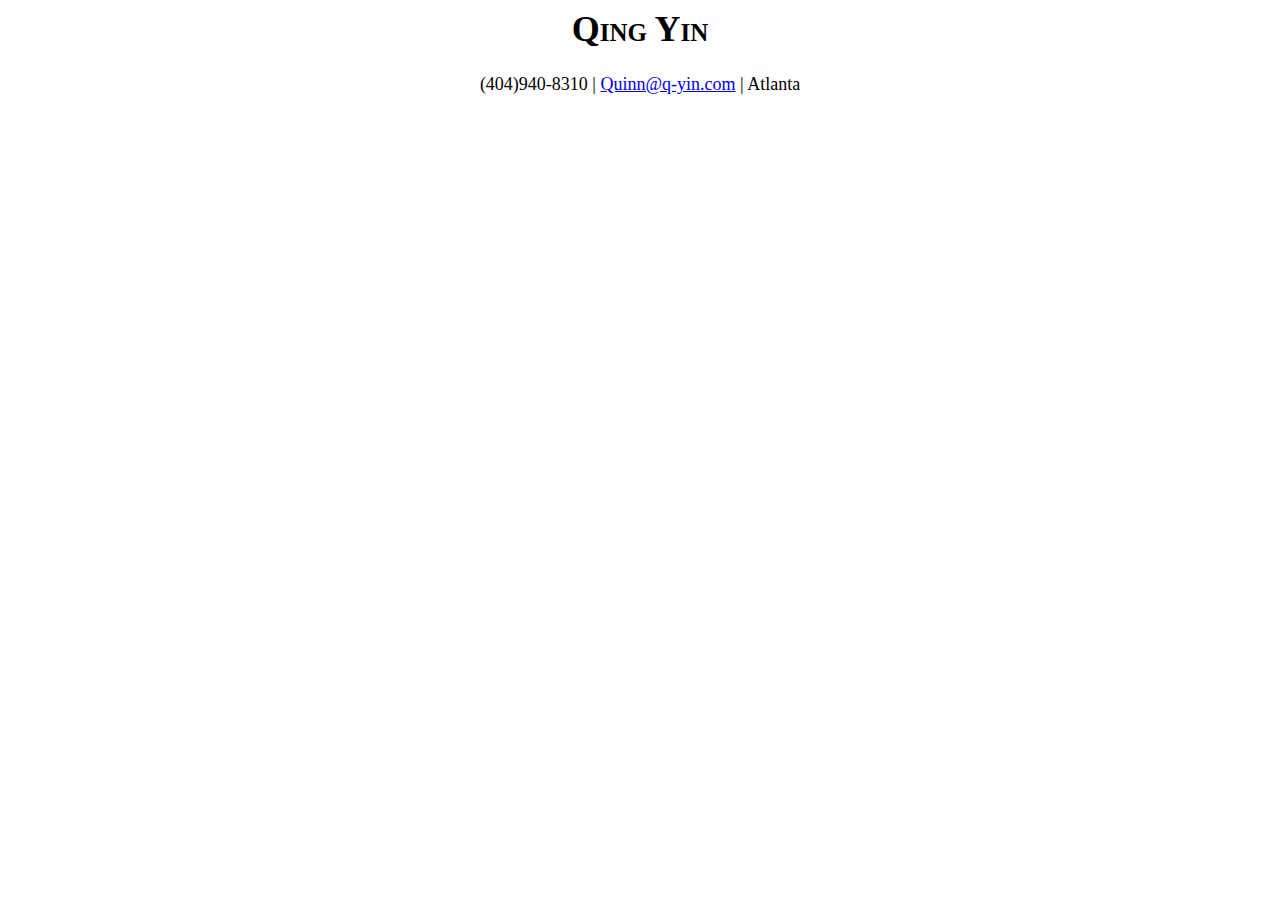
==== resume/index.html @ 19ebf2a4 "Rename folder" ====
<!DOCTYPE html>
<html>
<head>
    <title>Qing Yin's Resume</title>
    <style>=
        body { 
            font-family: Arial, sans-serif; 
            margin: 0 auto; /* 上下保持0，左右自动调整，确保居中 */
            padding: 20px;
            max-width: 100%; /* 设置内容最大宽度为浏览器宽度的70% */
            display: flex;
            flex-direction: column;
            align-items: center;
        }
        .right-align {
            /*margin-left: auto;*/ /* 自动左边距推送到右侧 */
            /*text-align: right;*/
            float: right; /* 使元素浮动到右侧 */
            /*display: block; /* 将span转换为与其他文本共享一行 */
            /*width: 70%; /* 宽度设置为100%，确保它能够影响其内部文本的对齐 */
        }
        .header h1, .section-title { /* 应用样式到header标题和section标题 */
            font-variant: small-caps; /* 使用小型大写 */
            text-align: center; /* 文本居中 */
            margin-top: 0; /* 上边距 */
            /*margin-top: 20px; /* 上边距 */
            /* margin-bottom: 20px; *//* 下边距 */
        }
        .header {
            font-size: 18px; /* 设置较大的字体大小以强调头部 */
            font-weight: normal; /* 取消粗体样式 */
            text-align: center;
            margin-bottom: 10px;
            width: 100%; /* 确保header占据全部的指定宽度 */
        }
        .section-title {
            font-size: 16px; /* 设置标题的字体大小 */
            font-weight: bold;
            color: #000;
            padding: 10px;
            margin-top: 10px;
            /* margin-bottom: 10px;*/
            background-color: transparent;
            text-align: left;
            width: 100%;
        }
        ul {
            padding:  20px;
            list-style-type: none;
            margin: 0 auto;
            width: 100%; /* 确保ul元素占据全部的指定宽度 */
            text-align: left;
        }
        li {
            margin-bottom: 8px;
        }
    </style>
</head>
<body>
    <div class="header">
        <h1>Qing Yin</h1>
        <p>(404)940-8310 | <a href="mailto:Quinn@q-yin.com">Quinn@q-yin.com</a> | Atlanta</p>
    </div>






</body>
</html>
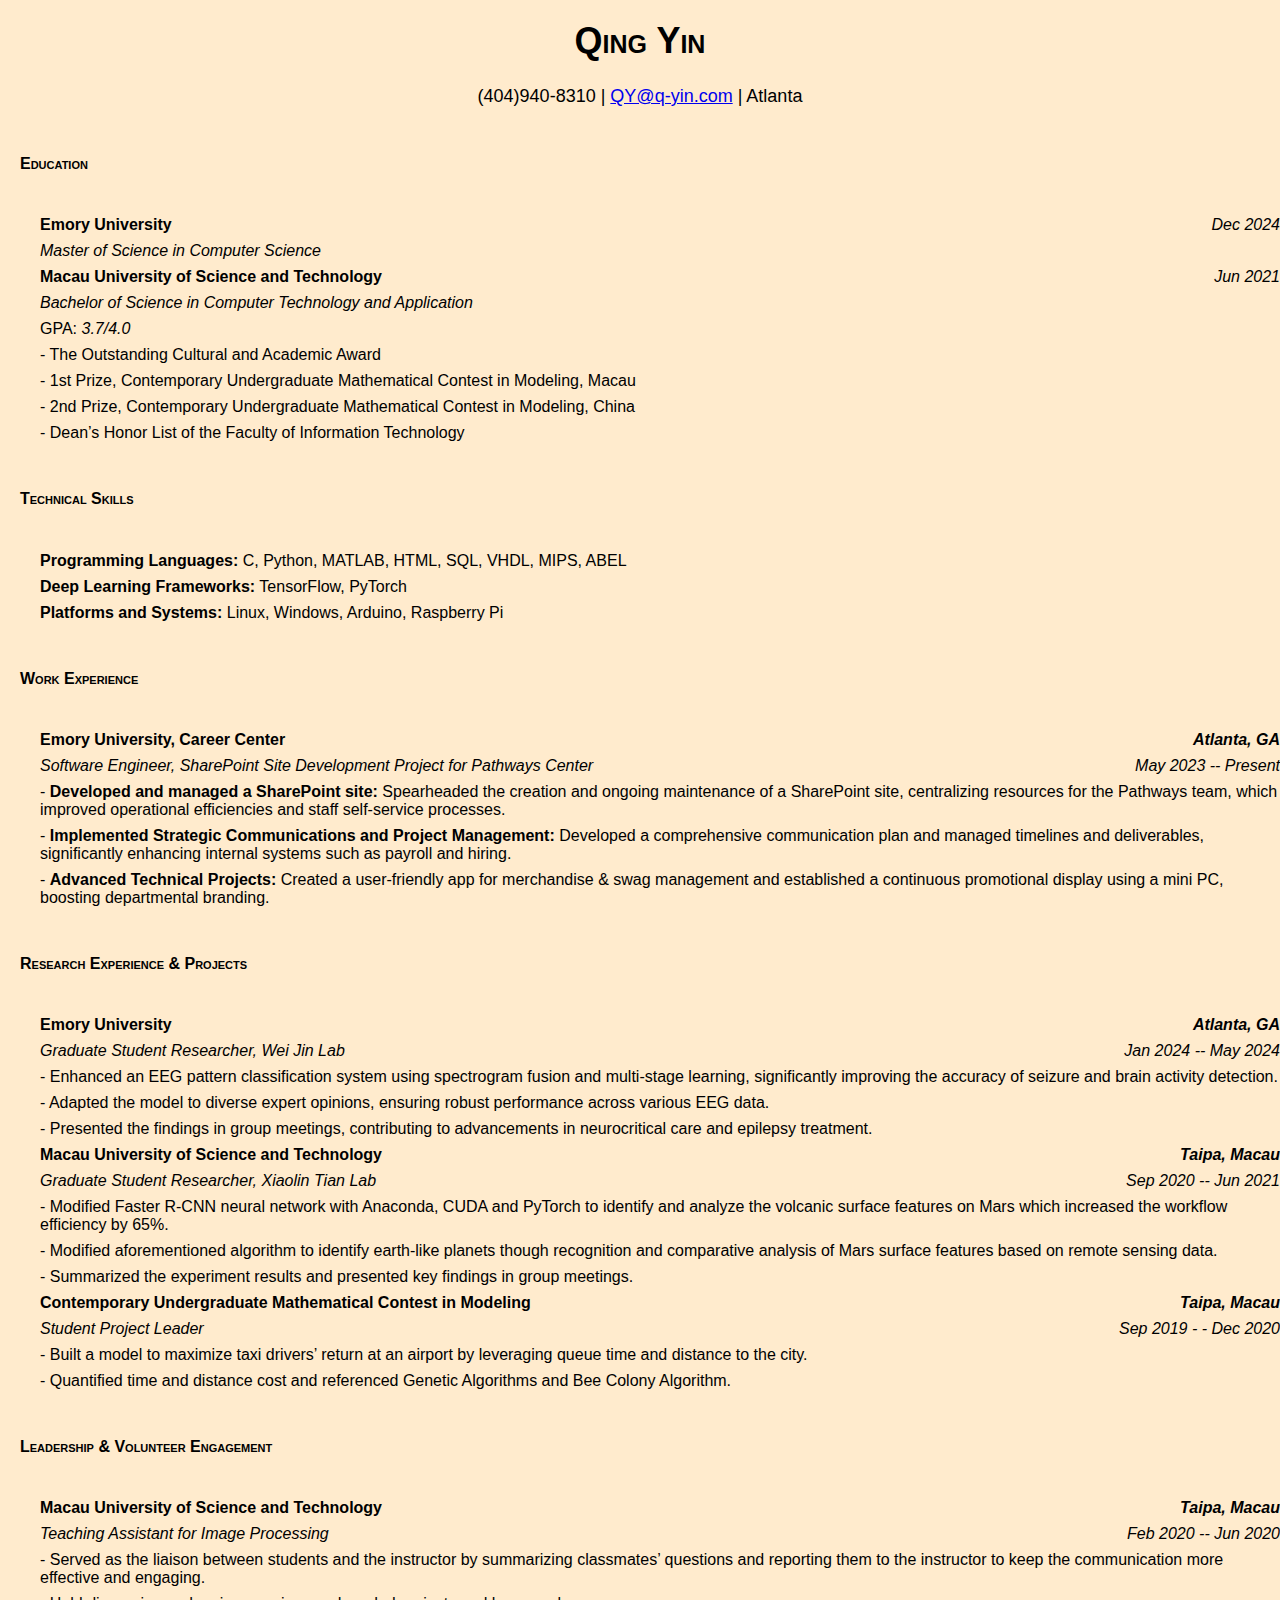
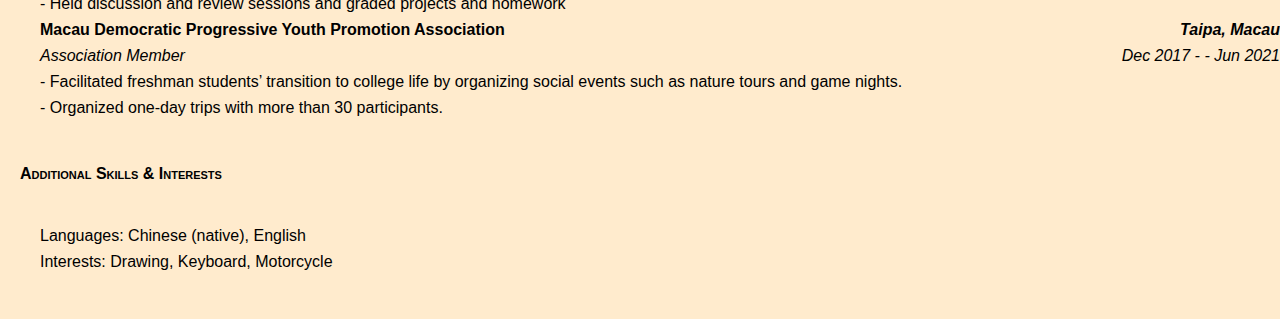
==== commit d58dfa6e: "Update index.html" ====
--- a/resume/index.html
+++ b/resume/index.html
@@ -3,7 +3,24 @@
 <head>
     <title>Qing Yin's Resume</title>
     <style>=
+        /* 设置未访问过的链接颜色为蓝绿色 */
+        a:link {
+            color: #008080; /* 蓝绿色 */
+        }
+        /* 设置鼠标悬浮状态下的链接颜色为粉色 */
+        a:hover {
+            color: #FFC0CB; /* 粉色 */
+        }
+        /* 设置激活状态下的链接颜色为紫罗兰色 */
+        a:active {
+            color: #EE82EE; /* 紫罗兰色 */
+        }
+        /* 设置访问过的链接颜色为灰色 */
+        a:visited {
+            color: #808080; /* 灰色 */
+        }
         body { 
+            background-color: #FFEBCD; /* 杏仁色的十六进制表示 */
             font-family: Arial, sans-serif; 
             margin: 0 auto; /* 上下保持0，左右自动调整，确保居中 */
             padding: 20px;
@@ -59,13 +76,76 @@
 <body>
     <div class="header">
         <h1>Qing Yin</h1>
-        <p>(404)940-8310 | <a href="mailto:Quinn@q-yin.com">Quinn@q-yin.com</a> | Atlanta</p>
+        <p>(404)940-8310 | <a href="mailto:qy@q-yin.com">QY@q-yin.com</a> | Atlanta</p>
     </div>
 
+    <h2 class="section-title">Education</h2>
+    <ul>
+        <li><b>Emory University</b><i><span class="right-align">Dec 2024</span></i></li>
+        <li><i>Master of Science in Computer Science</i></li>
+        <li><b>Macau University of Science and Technology</b><i><span class="right-align">Jun 2021</span></i></li>
+
+        <li><i>Bachelor of Science in Computer Technology and Application</i></li>
+        <li>GPA: <i>3.7/4.0</i></li>
+        <li>- The Outstanding Cultural and Academic Award</li>
+        <li>- 1st Prize, Contemporary Undergraduate Mathematical Contest in Modeling, Macau</li>
+        <li>- 2nd Prize, Contemporary Undergraduate Mathematical Contest in Modeling, China</li>
+        <li>- Dean’s Honor List of the Faculty of Information Technology </li>
+    </ul>
+
+    <h2 class="section-title">Technical Skills</h2>
+    <ul>
+        <li><b>Programming Languages:</b> C, Python, MATLAB, HTML, SQL, VHDL, MIPS, ABEL</li>
+        <li><b>Deep Learning Frameworks:</b> TensorFlow, PyTorch</li>
+        <li><b>Platforms and Systems:</b> Linux, Windows, Arduino, Raspberry Pi</li>
+    </ul>
+
+    <h2 class="section-title">Work Experience</h2>
+    <ul>
+        <li><b>Emory University, Career Center</b><i><span class="right-align"><b>Atlanta, GA</b></span></I></li>
+        <li><i>Software Engineer, SharePoint Site Development Project for Pathways Center<span class="right-align">May 2023 -- Present</span></i></li>
+        <li>- <b>Developed and managed a SharePoint site: </b>Spearheaded the creation and ongoing maintenance of a SharePoint site, centralizing resources for the Pathways team, which improved operational efficiencies and staff self-service processes.</li>
+        <li>- <b>Implemented Strategic Communications and Project Management: </b>Developed a comprehensive communication plan and managed timelines and deliverables, significantly enhancing internal systems such as payroll and hiring.</li>
+        <li>- <b>Advanced Technical Projects: </b>Created a user-friendly app for merchandise & swag management and established a continuous promotional display using a mini PC, boosting departmental branding.</li>
+    </ul>
+
+    <h2 class="section-title">Research Experience & Projects</h2>
+    <ul>
+        <li><b>Emory University</b><i><span class="right-align"><b>Atlanta, GA</b></span></I></li>
+        <li><i>Graduate Student Researcher, Wei Jin Lab<span class="right-align">Jan 2024 -- May 2024</span></i></li>
+        <li>- Enhanced an EEG pattern classification system using spectrogram fusion and multi-stage learning, significantly improving the accuracy of seizure and brain activity detection.</li>
+        <li>- Adapted the model to diverse expert opinions, ensuring robust performance across various EEG data.</li>
+        <li>- Presented the findings in group meetings, contributing to advancements in neurocritical care and epilepsy treatment.</li>
+        <li><b>Macau University of Science and Technology</b><i><span class="right-align"><b>Taipa, Macau</b></span></I></li>
+        <li><i>Graduate Student Researcher, Xiaolin Tian Lab<span class="right-align">Sep 2020 -- Jun 2021</span></i></li>
+        <li>- Modified Faster R-CNN neural network with Anaconda, CUDA and PyTorch to identify and analyze the volcanic surface features on Mars which increased the workflow efficiency by 65%.</li>
+        <li>- Modified aforementioned algorithm to identify earth-like planets though recognition and comparative analysis of Mars surface features based on remote sensing data.</li>
+        <li>- Summarized the experiment results and presented key findings in group meetings.</li>
+        <li><b>Contemporary Undergraduate Mathematical Contest in Modeling</b><i><span class="right-align"><b>Taipa, Macau</b></span></I></li>
+        <li><i>Student Project Leader<span class="right-align">Sep 2019 - - Dec 2020</span></i></li>
+        <li>- Built a model to maximize taxi drivers’ return at an airport by leveraging queue time and distance to the city.</li>
+        <li>- Quantified time and distance cost and referenced Genetic Algorithms and Bee Colony Algorithm.</li>
+    </ul>
+
+    <h2 class="section-title">Leadership & Volunteer Engagement</h2>
+    <ul>
+        <li><b>Macau University of Science and Technology</b><i><span class="right-align"><b>Taipa, Macau</b></span></I></li>
+        <li><i>Teaching Assistant for Image Processing<span class="right-align">Feb 2020 -- Jun 2020</span></i></li>
+        <li>- Served as the liaison between students and the instructor by summarizing classmates’ questions and reporting them to the instructor to keep the communication more effective and engaging.</li>
+        <li>- Held discussion and review sessions and graded projects and homework</li>
+        <li><b>Macau Democratic Progressive Youth Promotion Association</b><i><span class="right-align"><b>Taipa, Macau</b></span></I></li>
+        <li><i>Association Member<span class="right-align">Dec 2017 - - Jun 2021</span></i></li>
+        <li>- Facilitated freshman students’ transition to college life by organizing social events such as nature tours and game nights.</li>
+        <li>- Organized one-day trips with more than 30 participants.</li>
+            
 
 
+    </ul>
 
-
-
+    <h2 class="section-title">Additional Skills & Interests</h2>
+    <ul>
+        <li>Languages: Chinese (native), English</li>
+        <li>Interests: Drawing, Keyboard, Motorcycle</li>
+    </ul>
 </body>
 </html>
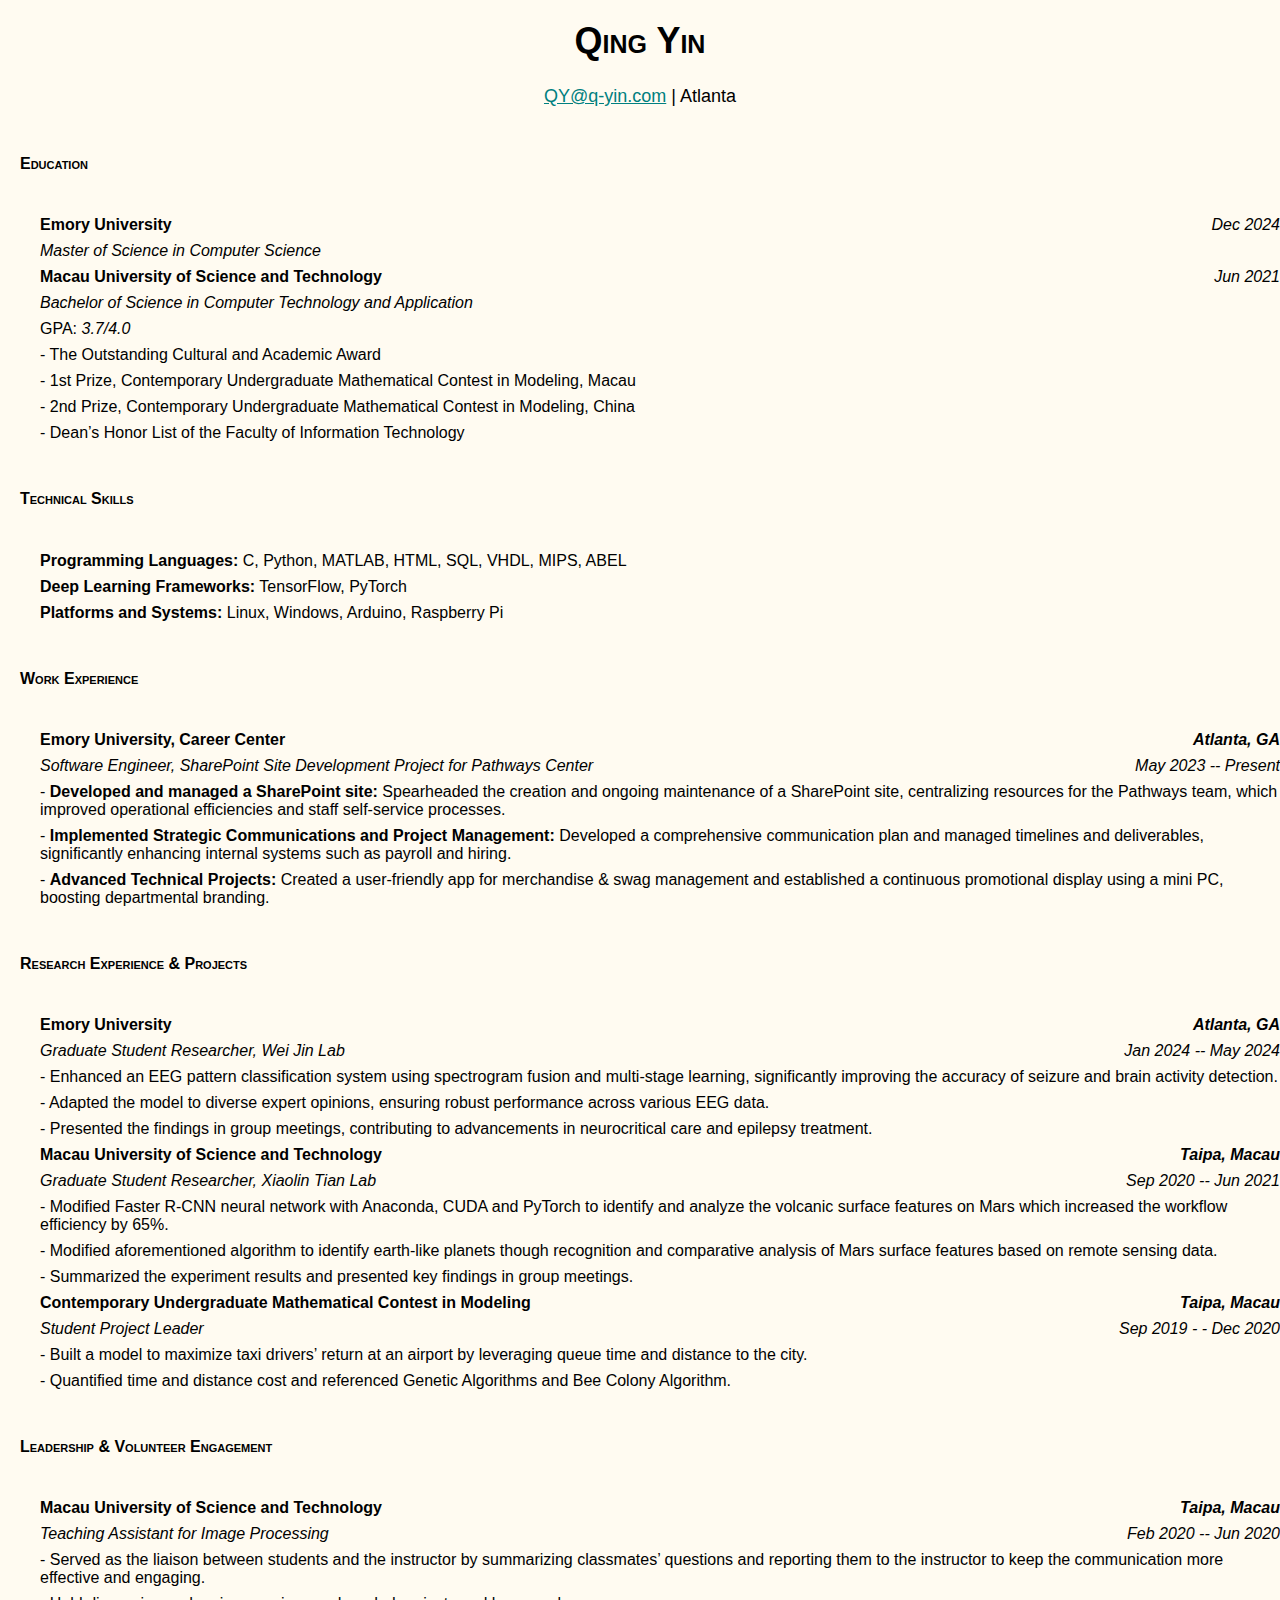
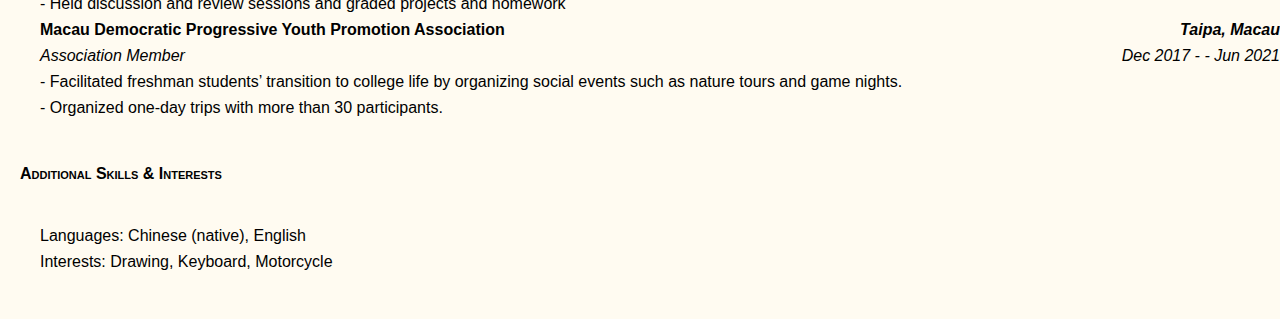
==== commit d107d074: "Update index.html" ====
--- a/resume/index.html
+++ b/resume/index.html
@@ -2,7 +2,7 @@
 <html>
 <head>
     <title>Qing Yin's Resume</title>
-    <style>=
+    <style>
         /* 设置未访问过的链接颜色为蓝绿色 */
         a:link {
             color: #008080; /* 蓝绿色 */
@@ -20,7 +20,7 @@
             color: #808080; /* 灰色 */
         }
         body { 
-            background-color: #FFEBCD; /* 杏仁色的十六进制表示 */
+            background-color: #FFFBF1; /* 十六进制表示 */
             font-family: Arial, sans-serif; 
             margin: 0 auto; /* 上下保持0，左右自动调整，确保居中 */
             padding: 20px;
@@ -76,7 +76,7 @@
 <body>
     <div class="header">
         <h1>Qing Yin</h1>
-        <p>(404)940-8310 | <a href="mailto:qy@q-yin.com">QY@q-yin.com</a> | Atlanta</p>
+        <p><a href="mailto:qy@q-yin.com">QY@q-yin.com</a> | Atlanta</p>
     </div>
 
     <h2 class="section-title">Education</h2>
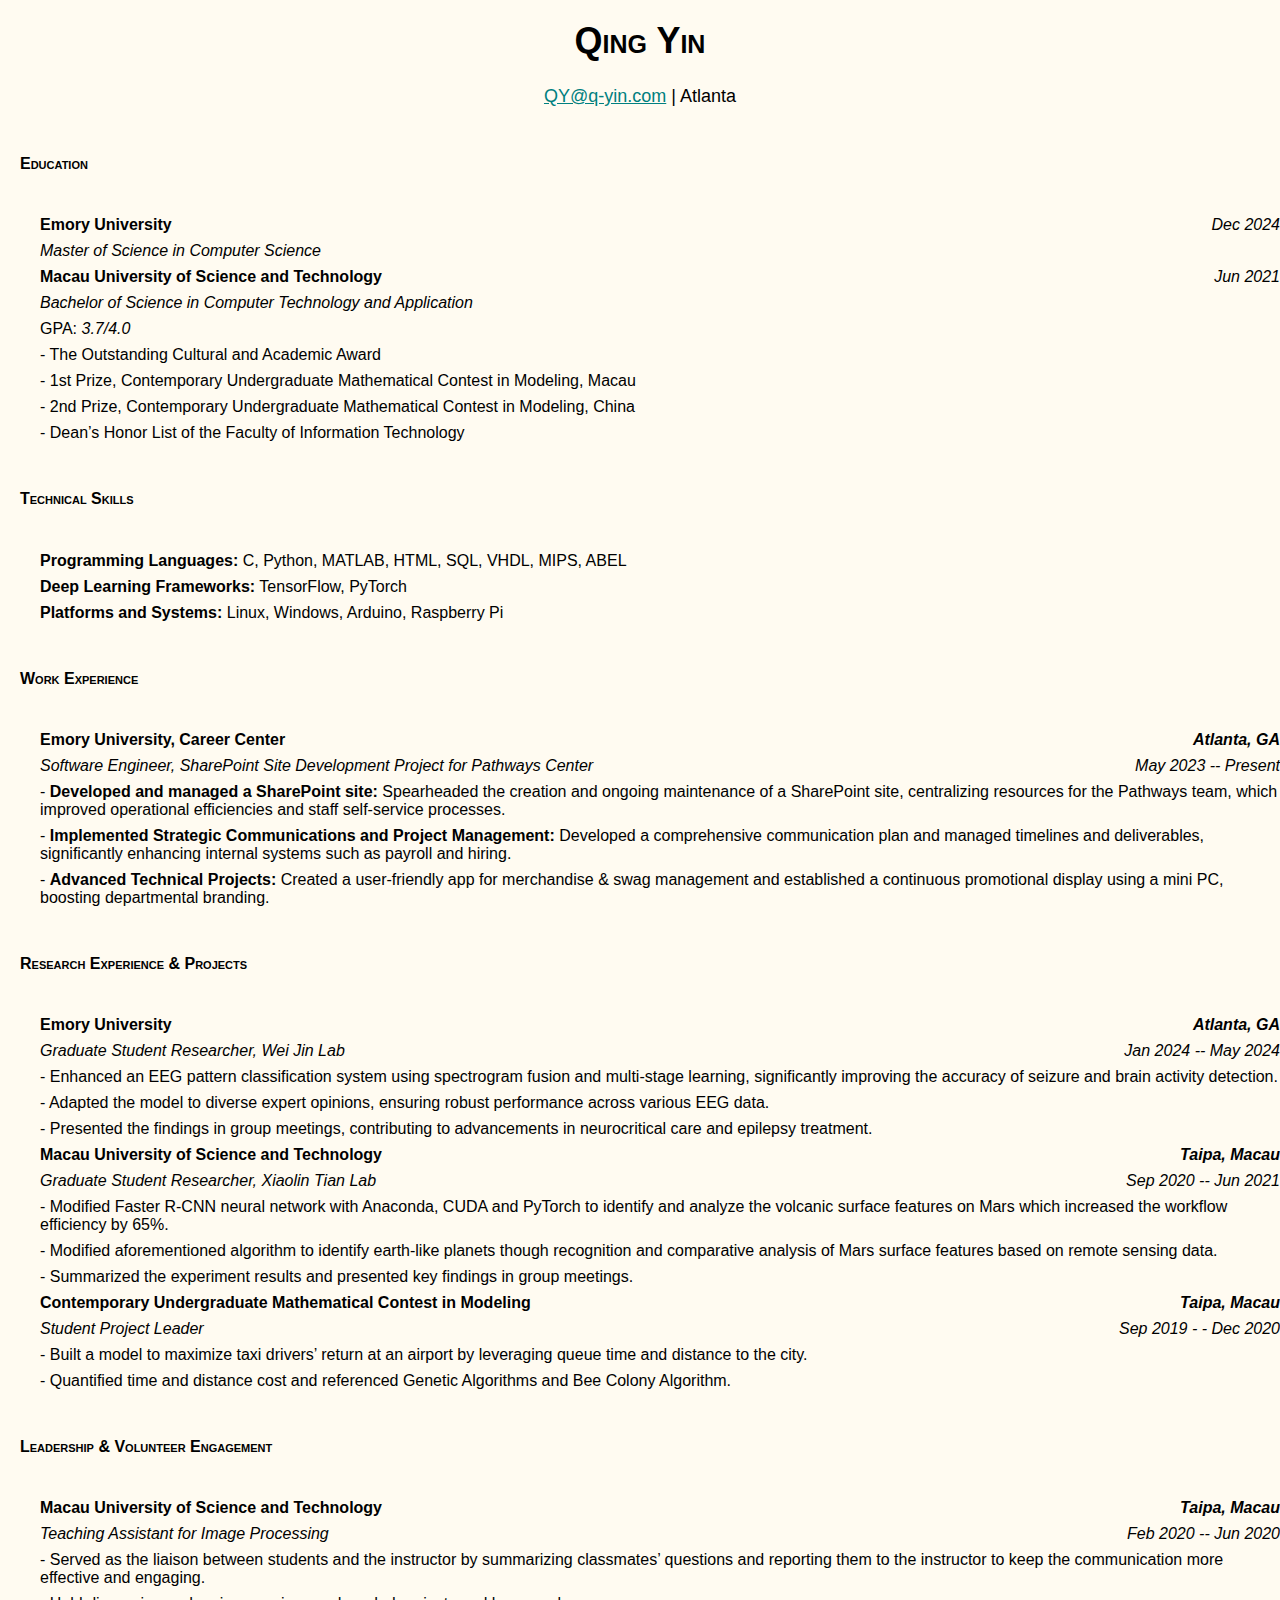
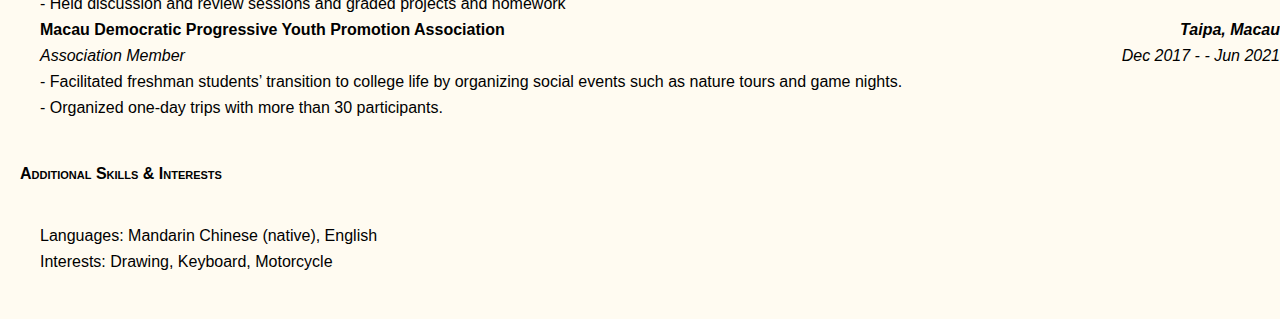
==== commit 7dbda489: "Update index.html" ====
--- a/resume/index.html
+++ b/resume/index.html
@@ -1,6 +1,8 @@
 <!DOCTYPE html>
 <html>
-<head>
+<head>  
+    <link rel="icon" href="/favicon/favicon.ico" type="image/x-icon">
+    <link rel="shortcut icon" href="/favicon/favicon.ico" type="image/x-icon">
     <title>Qing Yin's Resume</title>
     <style>
         /* 设置未访问过的链接颜色为蓝绿色 */
@@ -144,7 +146,7 @@
 
     <h2 class="section-title">Additional Skills & Interests</h2>
     <ul>
-        <li>Languages: Chinese (native), English</li>
+        <li>Languages: Mandarin Chinese (native), English</li>
         <li>Interests: Drawing, Keyboard, Motorcycle</li>
     </ul>
 </body>
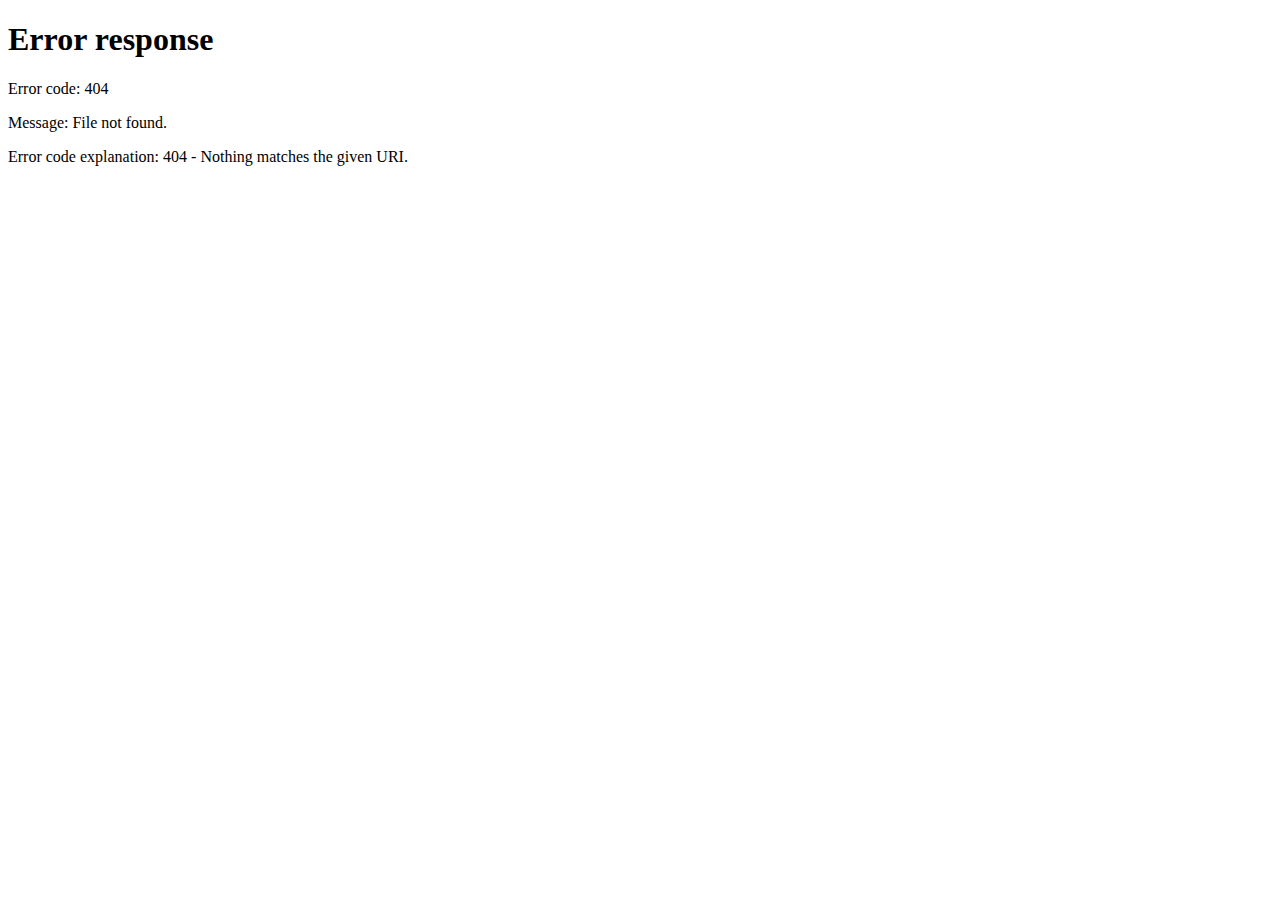
==== commit fd53c952: "Update index.html" ====
--- a/resume/index.html
+++ b/resume/index.html
@@ -1,153 +1,12 @@
 <!DOCTYPE html>
-<html>
-<head>  
-    <link rel="icon" href="/favicon/favicon.ico" type="image/x-icon">
-    <link rel="shortcut icon" href="/favicon/favicon.ico" type="image/x-icon">
-    <title>Qing Yin's Resume</title>
-    <style>
-        /* 设置未访问过的链接颜色为蓝绿色 */
-        a:link {
-            color: #008080; /* 蓝绿色 */
-        }
-        /* 设置鼠标悬浮状态下的链接颜色为粉色 */
-        a:hover {
-            color: #FFC0CB; /* 粉色 */
-        }
-        /* 设置激活状态下的链接颜色为紫罗兰色 */
-        a:active {
-            color: #EE82EE; /* 紫罗兰色 */
-        }
-        /* 设置访问过的链接颜色为灰色 */
-        a:visited {
-            color: #808080; /* 灰色 */
-        }
-        body { 
-            background-color: #FFFBF1; /* 十六进制表示 */
-            font-family: Arial, sans-serif; 
-            margin: 0 auto; /* 上下保持0，左右自动调整，确保居中 */
-            padding: 20px;
-            max-width: 100%; /* 设置内容最大宽度为浏览器宽度的70% */
-            display: flex;
-            flex-direction: column;
-            align-items: center;
-        }
-        .right-align {
-            /*margin-left: auto;*/ /* 自动左边距推送到右侧 */
-            /*text-align: right;*/
-            float: right; /* 使元素浮动到右侧 */
-            /*display: block; /* 将span转换为与其他文本共享一行 */
-            /*width: 70%; /* 宽度设置为100%，确保它能够影响其内部文本的对齐 */
-        }
-        .header h1, .section-title { /* 应用样式到header标题和section标题 */
-            font-variant: small-caps; /* 使用小型大写 */
-            text-align: center; /* 文本居中 */
-            margin-top: 0; /* 上边距 */
-            /*margin-top: 20px; /* 上边距 */
-            /* margin-bottom: 20px; *//* 下边距 */
-        }
-        .header {
-            font-size: 18px; /* 设置较大的字体大小以强调头部 */
-            font-weight: normal; /* 取消粗体样式 */
-            text-align: center;
-            margin-bottom: 10px;
-            width: 100%; /* 确保header占据全部的指定宽度 */
-        }
-        .section-title {
-            font-size: 16px; /* 设置标题的字体大小 */
-            font-weight: bold;
-            color: #000;
-            padding: 10px;
-            margin-top: 10px;
-            /* margin-bottom: 10px;*/
-            background-color: transparent;
-            text-align: left;
-            width: 100%;
-        }
-        ul {
-            padding:  20px;
-            list-style-type: none;
-            margin: 0 auto;
-            width: 100%; /* 确保ul元素占据全部的指定宽度 */
-            text-align: left;
-        }
-        li {
-            margin-bottom: 8px;
-        }
-    </style>
+<html lang="en">
+<head>
+    <meta charset="UTF-8">
+    <meta name="viewport" content="width=device-width, initial-scale=1.0">
+    <meta http-equiv="refresh" content="0; url=resume.pdf">
+    <title>Redirecting to Resume</title>
 </head>
 <body>
-    <div class="header">
-        <h1>Qing Yin</h1>
-        <p><a href="mailto:qy@q-yin.com">QY@q-yin.com</a> | Atlanta</p>
-    </div>
-
-    <h2 class="section-title">Education</h2>
-    <ul>
-        <li><b>Emory University</b><i><span class="right-align">Dec 2024</span></i></li>
-        <li><i>Master of Science in Computer Science</i></li>
-        <li><b>Macau University of Science and Technology</b><i><span class="right-align">Jun 2021</span></i></li>
-
-        <li><i>Bachelor of Science in Computer Technology and Application</i></li>
-        <li>GPA: <i>3.7/4.0</i></li>
-        <li>- The Outstanding Cultural and Academic Award</li>
-        <li>- 1st Prize, Contemporary Undergraduate Mathematical Contest in Modeling, Macau</li>
-        <li>- 2nd Prize, Contemporary Undergraduate Mathematical Contest in Modeling, China</li>
-        <li>- Dean’s Honor List of the Faculty of Information Technology </li>
-    </ul>
-
-    <h2 class="section-title">Technical Skills</h2>
-    <ul>
-        <li><b>Programming Languages:</b> C, Python, MATLAB, HTML, SQL, VHDL, MIPS, ABEL</li>
-        <li><b>Deep Learning Frameworks:</b> TensorFlow, PyTorch</li>
-        <li><b>Platforms and Systems:</b> Linux, Windows, Arduino, Raspberry Pi</li>
-    </ul>
-
-    <h2 class="section-title">Work Experience</h2>
-    <ul>
-        <li><b>Emory University, Career Center</b><i><span class="right-align"><b>Atlanta, GA</b></span></I></li>
-        <li><i>Software Engineer, SharePoint Site Development Project for Pathways Center<span class="right-align">May 2023 -- Present</span></i></li>
-        <li>- <b>Developed and managed a SharePoint site: </b>Spearheaded the creation and ongoing maintenance of a SharePoint site, centralizing resources for the Pathways team, which improved operational efficiencies and staff self-service processes.</li>
-        <li>- <b>Implemented Strategic Communications and Project Management: </b>Developed a comprehensive communication plan and managed timelines and deliverables, significantly enhancing internal systems such as payroll and hiring.</li>
-        <li>- <b>Advanced Technical Projects: </b>Created a user-friendly app for merchandise & swag management and established a continuous promotional display using a mini PC, boosting departmental branding.</li>
-    </ul>
-
-    <h2 class="section-title">Research Experience & Projects</h2>
-    <ul>
-        <li><b>Emory University</b><i><span class="right-align"><b>Atlanta, GA</b></span></I></li>
-        <li><i>Graduate Student Researcher, Wei Jin Lab<span class="right-align">Jan 2024 -- May 2024</span></i></li>
-        <li>- Enhanced an EEG pattern classification system using spectrogram fusion and multi-stage learning, significantly improving the accuracy of seizure and brain activity detection.</li>
-        <li>- Adapted the model to diverse expert opinions, ensuring robust performance across various EEG data.</li>
-        <li>- Presented the findings in group meetings, contributing to advancements in neurocritical care and epilepsy treatment.</li>
-        <li><b>Macau University of Science and Technology</b><i><span class="right-align"><b>Taipa, Macau</b></span></I></li>
-        <li><i>Graduate Student Researcher, Xiaolin Tian Lab<span class="right-align">Sep 2020 -- Jun 2021</span></i></li>
-        <li>- Modified Faster R-CNN neural network with Anaconda, CUDA and PyTorch to identify and analyze the volcanic surface features on Mars which increased the workflow efficiency by 65%.</li>
-        <li>- Modified aforementioned algorithm to identify earth-like planets though recognition and comparative analysis of Mars surface features based on remote sensing data.</li>
-        <li>- Summarized the experiment results and presented key findings in group meetings.</li>
-        <li><b>Contemporary Undergraduate Mathematical Contest in Modeling</b><i><span class="right-align"><b>Taipa, Macau</b></span></I></li>
-        <li><i>Student Project Leader<span class="right-align">Sep 2019 - - Dec 2020</span></i></li>
-        <li>- Built a model to maximize taxi drivers’ return at an airport by leveraging queue time and distance to the city.</li>
-        <li>- Quantified time and distance cost and referenced Genetic Algorithms and Bee Colony Algorithm.</li>
-    </ul>
-
-    <h2 class="section-title">Leadership & Volunteer Engagement</h2>
-    <ul>
-        <li><b>Macau University of Science and Technology</b><i><span class="right-align"><b>Taipa, Macau</b></span></I></li>
-        <li><i>Teaching Assistant for Image Processing<span class="right-align">Feb 2020 -- Jun 2020</span></i></li>
-        <li>- Served as the liaison between students and the instructor by summarizing classmates’ questions and reporting them to the instructor to keep the communication more effective and engaging.</li>
-        <li>- Held discussion and review sessions and graded projects and homework</li>
-        <li><b>Macau Democratic Progressive Youth Promotion Association</b><i><span class="right-align"><b>Taipa, Macau</b></span></I></li>
-        <li><i>Association Member<span class="right-align">Dec 2017 - - Jun 2021</span></i></li>
-        <li>- Facilitated freshman students’ transition to college life by organizing social events such as nature tours and game nights.</li>
-        <li>- Organized one-day trips with more than 30 participants.</li>
-            
-
-
-    </ul>
-
-    <h2 class="section-title">Additional Skills & Interests</h2>
-    <ul>
-        <li>Languages: Mandarin Chinese (native), English</li>
-        <li>Interests: Drawing, Keyboard, Motorcycle</li>
-    </ul>
+    <p>If you are not redirected, <a href="resume.pdf">click here to view the resume</a>.</p>
 </body>
 </html>
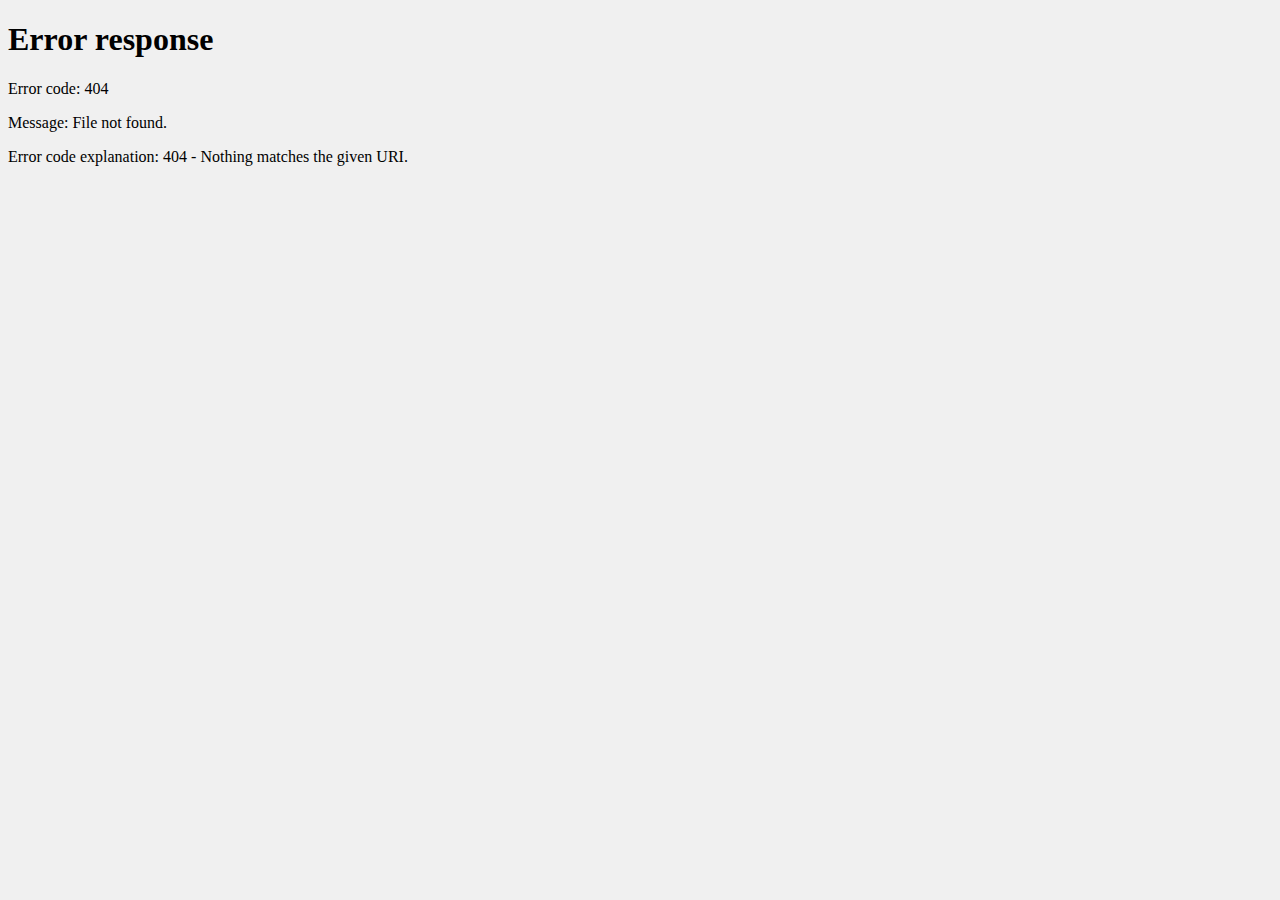
==== commit ee226ca8: "Update index.html" ====
--- a/resume/index.html
+++ b/resume/index.html
@@ -3,10 +3,25 @@
 <head>
     <meta charset="UTF-8">
     <meta name="viewport" content="width=device-width, initial-scale=1.0">
-    <meta http-equiv="refresh" content="0; url=resume.pdf">
-    <title>Redirecting to Resume</title>
+    <title>Resume</title>
+    <style>
+        body {
+            margin: 0;
+            padding: 0;
+            display: flex;
+            justify-content: center;
+            align-items: center;
+            height: 100vh;
+            background-color: #f0f0f0;
+        }
+        iframe {
+            width: 100%;
+            height: 100%;
+            border: none;
+        }
+    </style>
 </head>
 <body>
-    <p>If you are not redirected, <a href="resume.pdf">click here to view the resume</a>.</p>
+    <iframe src="resume.pdf"></iframe>
 </body>
 </html>
